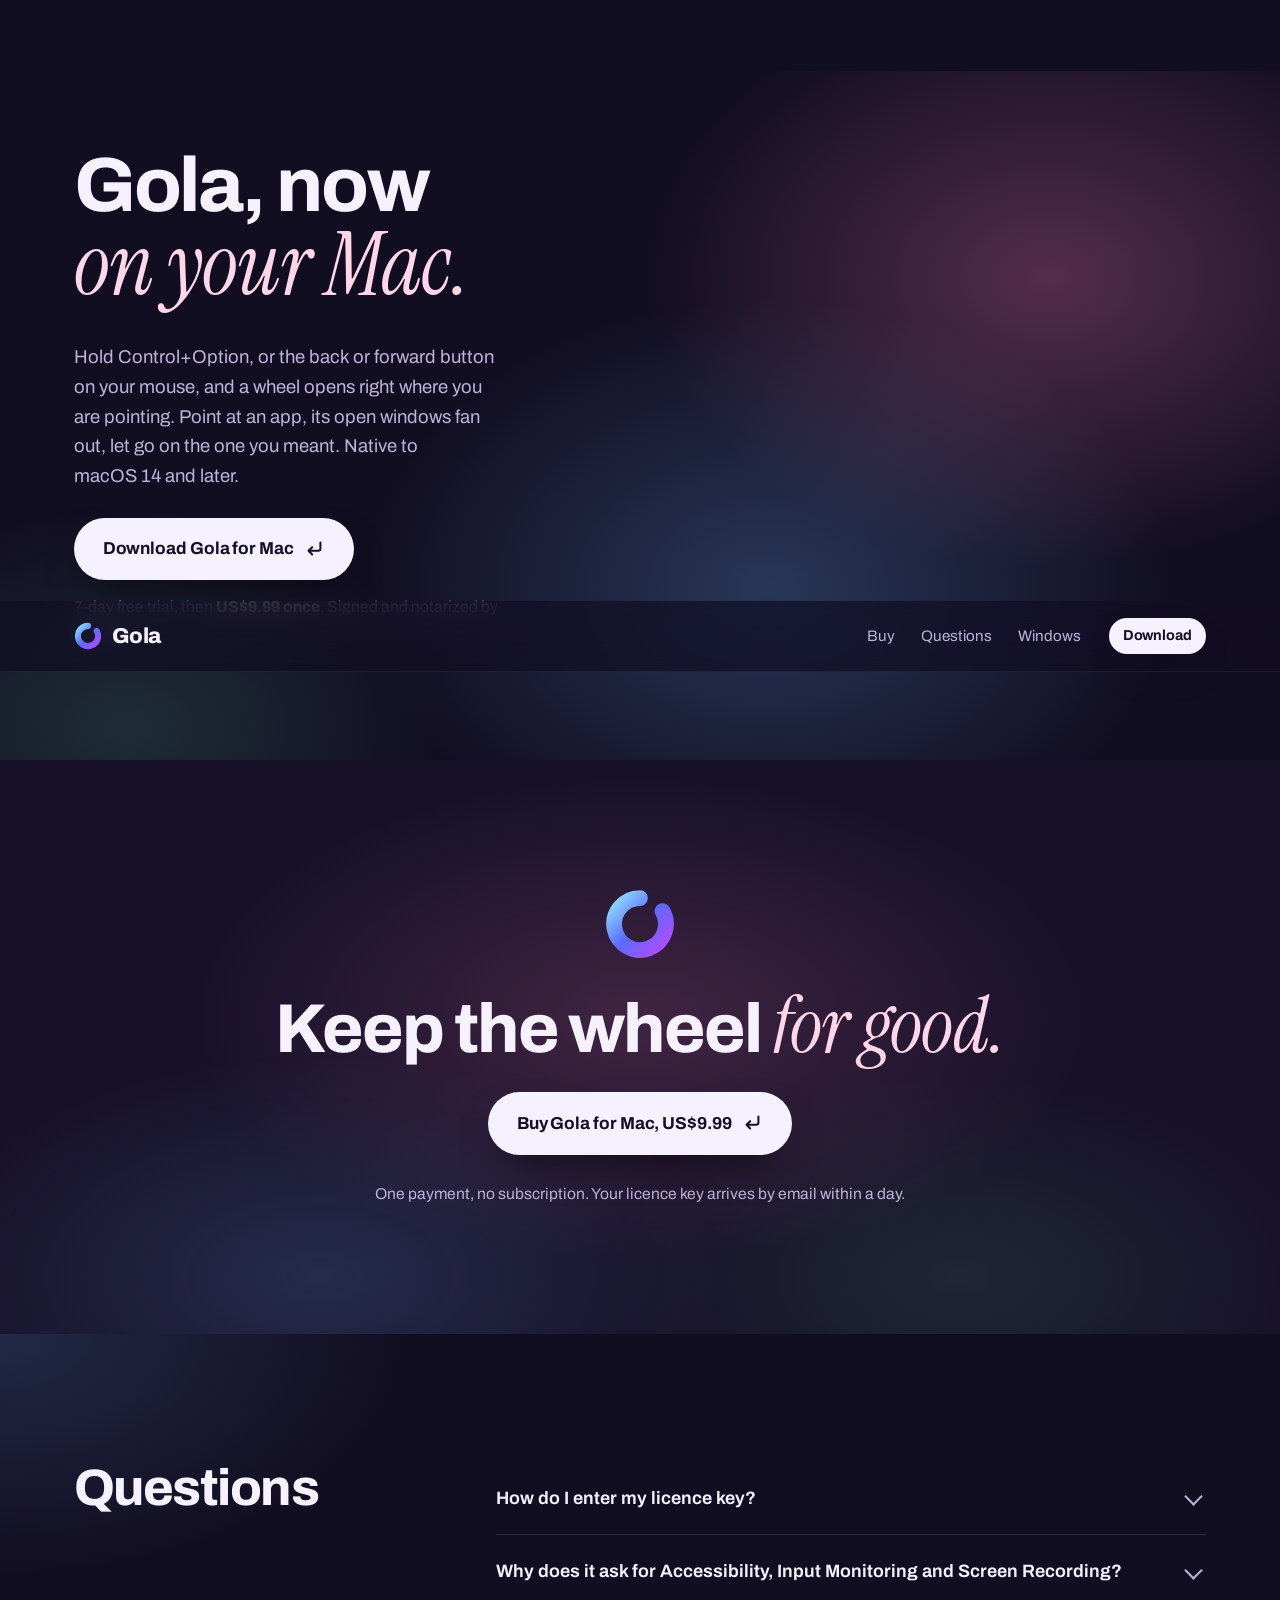
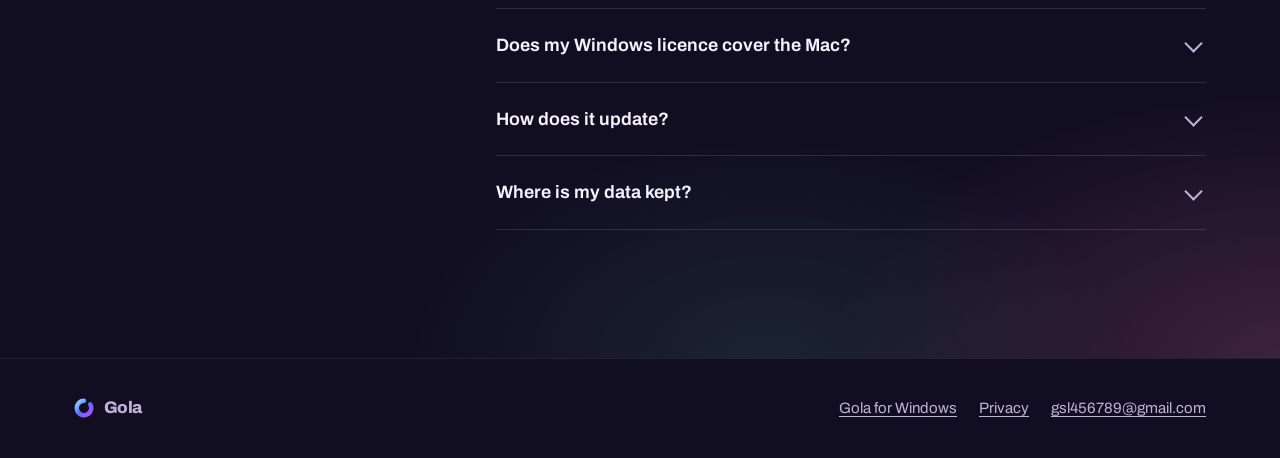
==== buy/index.html @ 32d50832 "Gola for Mac page: download, buy (Lemon Squeezy), licence FAQ; /buy/ redirects to it Co-Authored-By:" ====
<!doctype html>
<html lang="en">
<head>
  <meta charset="utf-8">
  <title>Buy Gola for Mac</title>
  <meta http-equiv="refresh" content="0; url=../mac/#buy">
  <link rel="canonical" href="https://gsl0001.github.io/gola/mac/">
</head>
<body>
  <p><a href="../mac/#buy">Buy Gola for Mac</a></p>
</body>
</html>
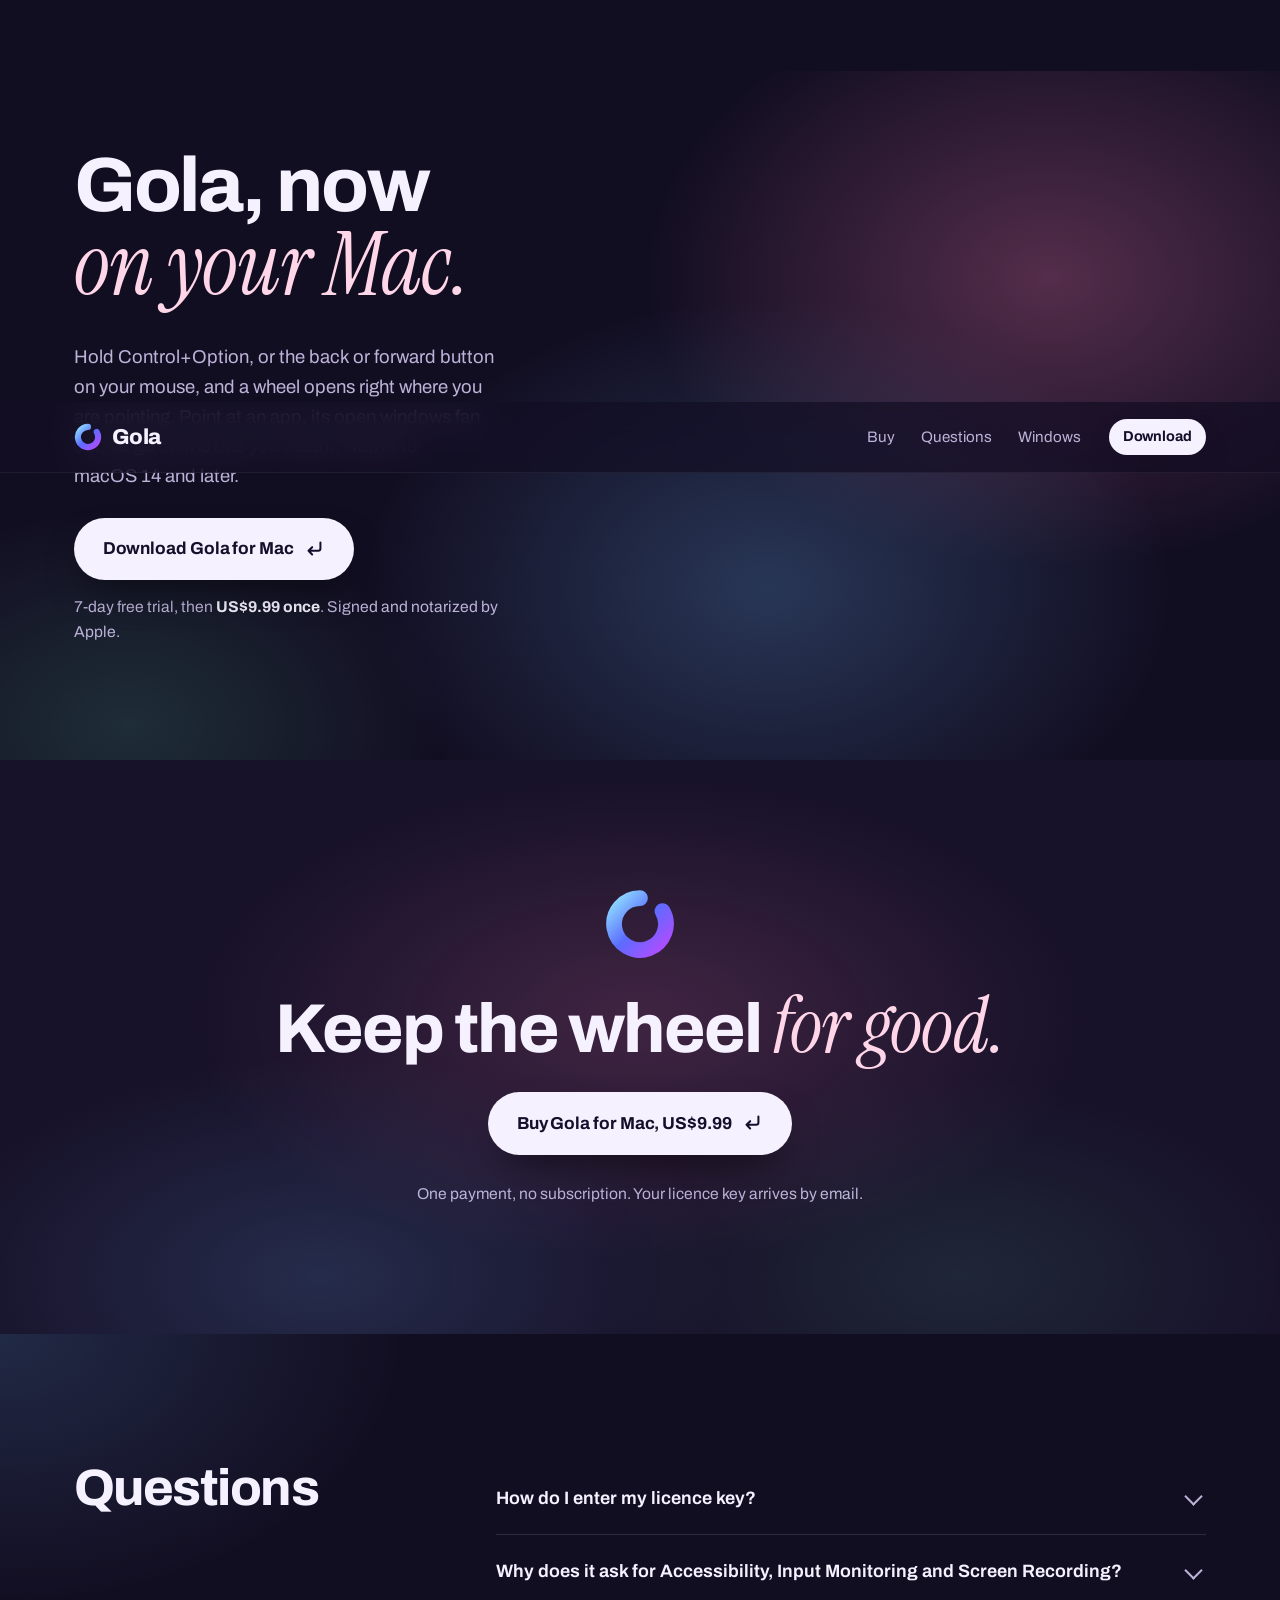
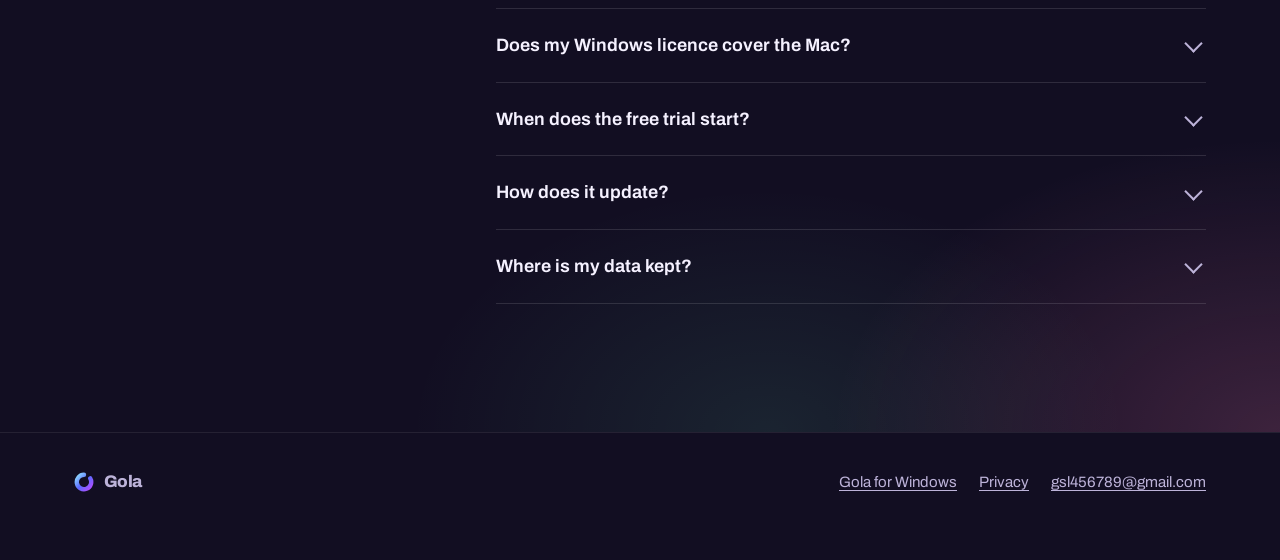
==== commit 77d3ea2e: "/buy/ redirect: add viewport meta for the fallback link on phones Co-Authored-By: Claude Opus 5.5 <n" ====
--- a/buy/index.html
+++ b/buy/index.html
@@ -2,6 +2,7 @@
 <html lang="en">
 <head>
   <meta charset="utf-8">
+  <meta name="viewport" content="width=device-width, initial-scale=1">
   <title>Buy Gola for Mac</title>
   <meta http-equiv="refresh" content="0; url=../mac/#buy">
   <link rel="canonical" href="https://gsl0001.github.io/gola/mac/">
